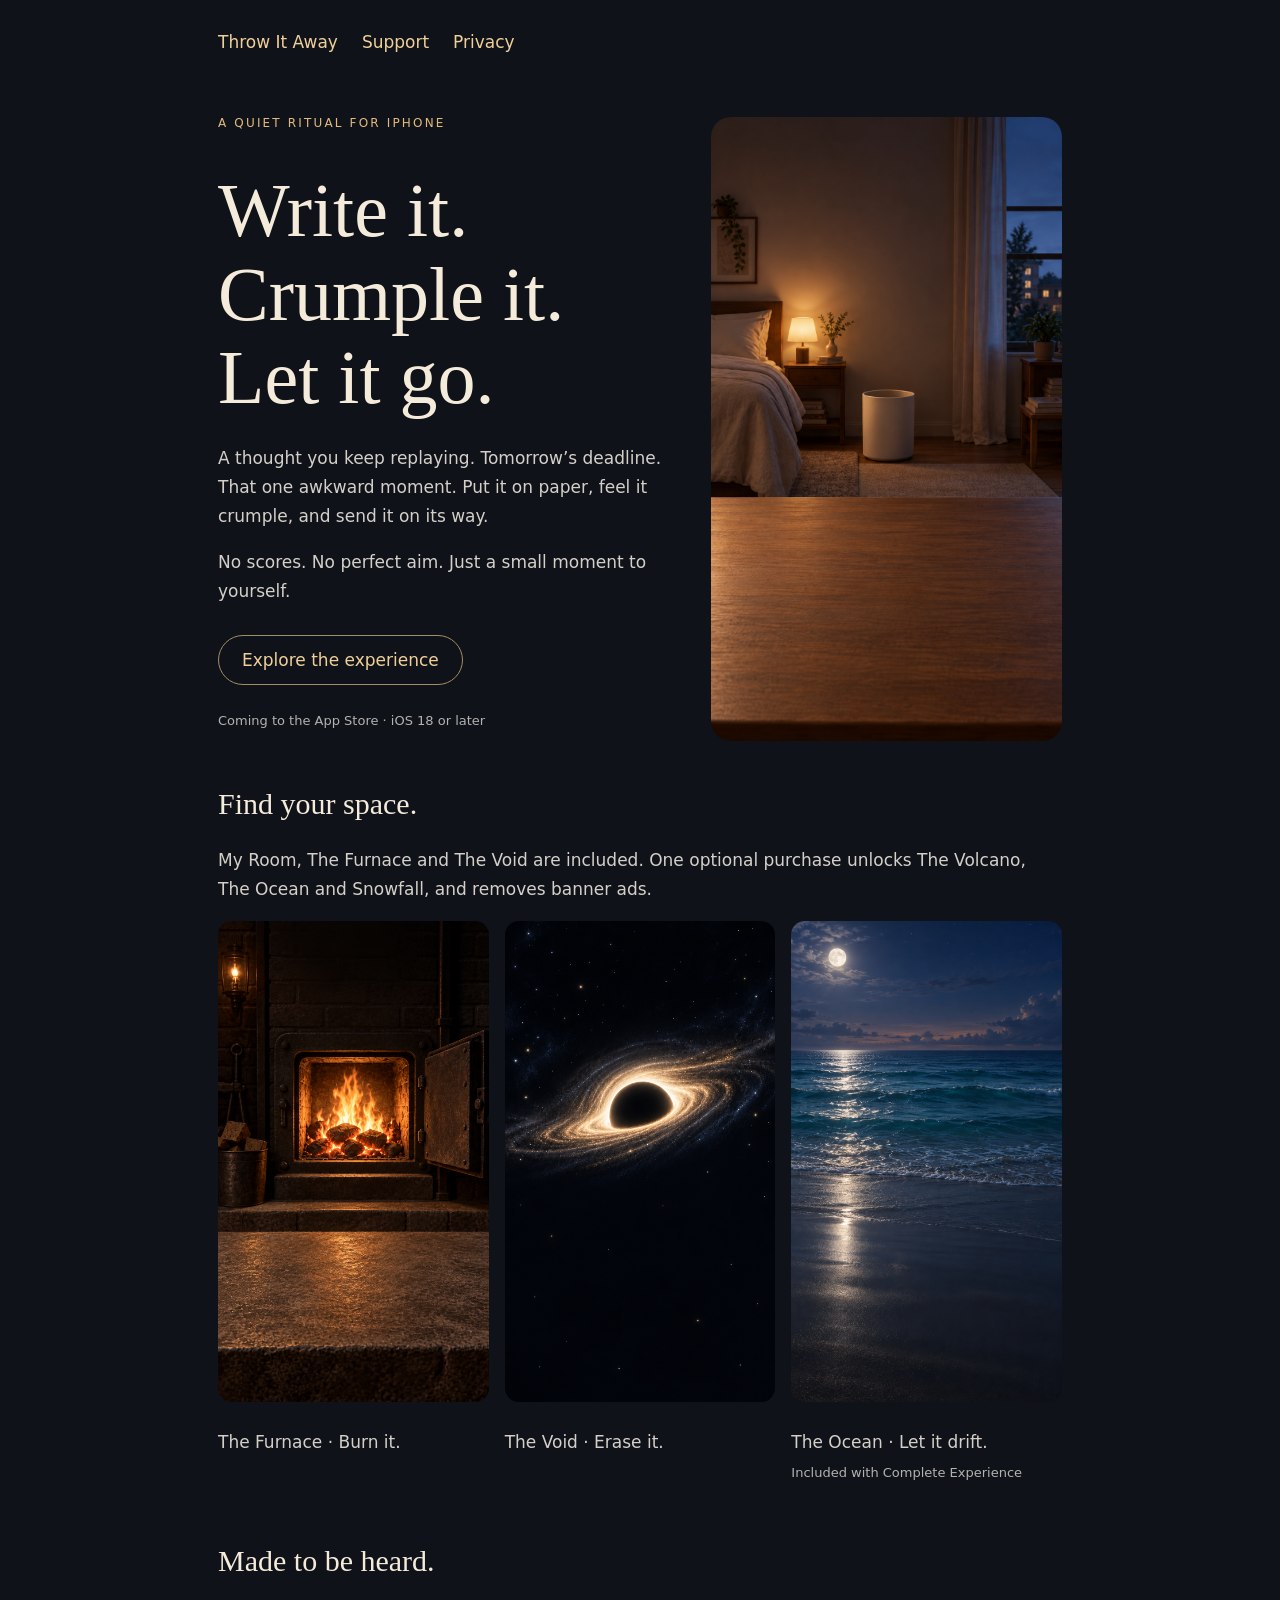
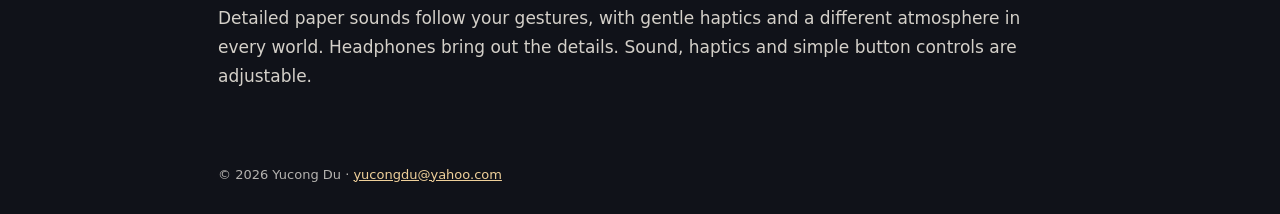
==== index.html @ df150865 "Publish Throw It Away support, privacy and advertising verification" ====
<!doctype html><html lang="en"><head><meta charset="utf-8"><meta name="viewport" content="width=device-width, initial-scale=1"><meta name="description" content="Throw It Away for iPhone. Write a thought, crumple the paper, and let it go."><title>A little space to let go — Throw It Away</title><link rel="stylesheet" href="style.css"></head><body><header><nav aria-label="Main"><a href="index.html">Throw It Away</a><a href="support.html">Support</a><a href="privacy.html">Privacy</a></nav></header><main><section class="hero"><div><div class="eyebrow">A quiet ritual for iPhone</div><h1>Write it.<br>Crumple it.<br>Let it go.</h1><p>A thought you keep replaying. Tomorrow’s deadline. That one awkward moment. Put it on paper, feel it crumple, and send it on its way.</p><p>No scores. No perfect aim. Just a small moment to yourself.</p><a class="button" href="support.html">Explore the experience</a><p class="small">Coming to the App Store · iOS 18 or later</p></div><img src="room.png" alt="Warm bedroom setting in Throw It Away"></section><h2>Find your space.</h2><p>My Room, The Furnace and The Void are included. One optional purchase unlocks The Volcano, The Ocean and Snowfall, and removes banner ads.</p><div class="cards"><div><img src="furnace.png" alt="Warm glowing furnace"><p>The Furnace · Burn it.</p></div><div><img src="void.png" alt="Golden black hole in a star-filled sky"><p>The Void · Erase it.</p></div><div><img src="ocean.png" alt="Ocean at sunset"><p>The Ocean · Let it drift.<br><span class="small">Included with Complete Experience</span></p></div></div><h2>Made to be heard.</h2><p>Detailed paper sounds follow your gestures, with gentle haptics and a different atmosphere in every world. Headphones bring out the details. Sound, haptics and simple button controls are adjustable.</p></main><footer>© 2026 Yucong Du · <a href="mailto:yucongdu@yahoo.com">yucongdu@yahoo.com</a></footer></body></html>
---- style.css ----
*{box-sizing:border-box}body{margin:0;background:#101219;color:#f5ebdb;font:17px/1.7 system-ui,-apple-system,sans-serif}a{color:#efd09a}header,main,footer{max-width:900px;margin:auto;padding:28px}nav{display:flex;gap:24px;flex-wrap:wrap}nav a{text-decoration:none}h1{font:normal clamp(42px,7vw,76px)/1.1 Georgia,serif;margin:36px 0 24px}h2{font:normal 30px/1.2 Georgia,serif;margin-top:40px}p{color:#d4d0c9}.eyebrow{letter-spacing:.18em;text-transform:uppercase;font-size:12px;color:#e1bb7e}.hero{display:grid;grid-template-columns:1.3fr 1fr;gap:36px;align-items:center}.hero img{width:100%;border-radius:20px}.cards{display:grid;grid-template-columns:repeat(3,1fr);gap:16px}.cards img{width:100%;aspect-ratio:9/16;object-fit:cover;border-radius:14px}.small,footer{font-size:13px;color:#b4b2af}article{max-width:760px}.button{display:inline-block;border:1px solid #a68d65;border-radius:99px;padding:10px 23px;text-decoration:none;margin:12px 0}summary{cursor:pointer;padding:15px 0}details{border-bottom:1px solid #34353a}@media(max-width:600px){.hero{grid-template-columns:1fr}.hero img{max-height:480px;object-fit:cover}.cards{grid-template-columns:1fr 1fr}header,main,footer{padding:22px}}
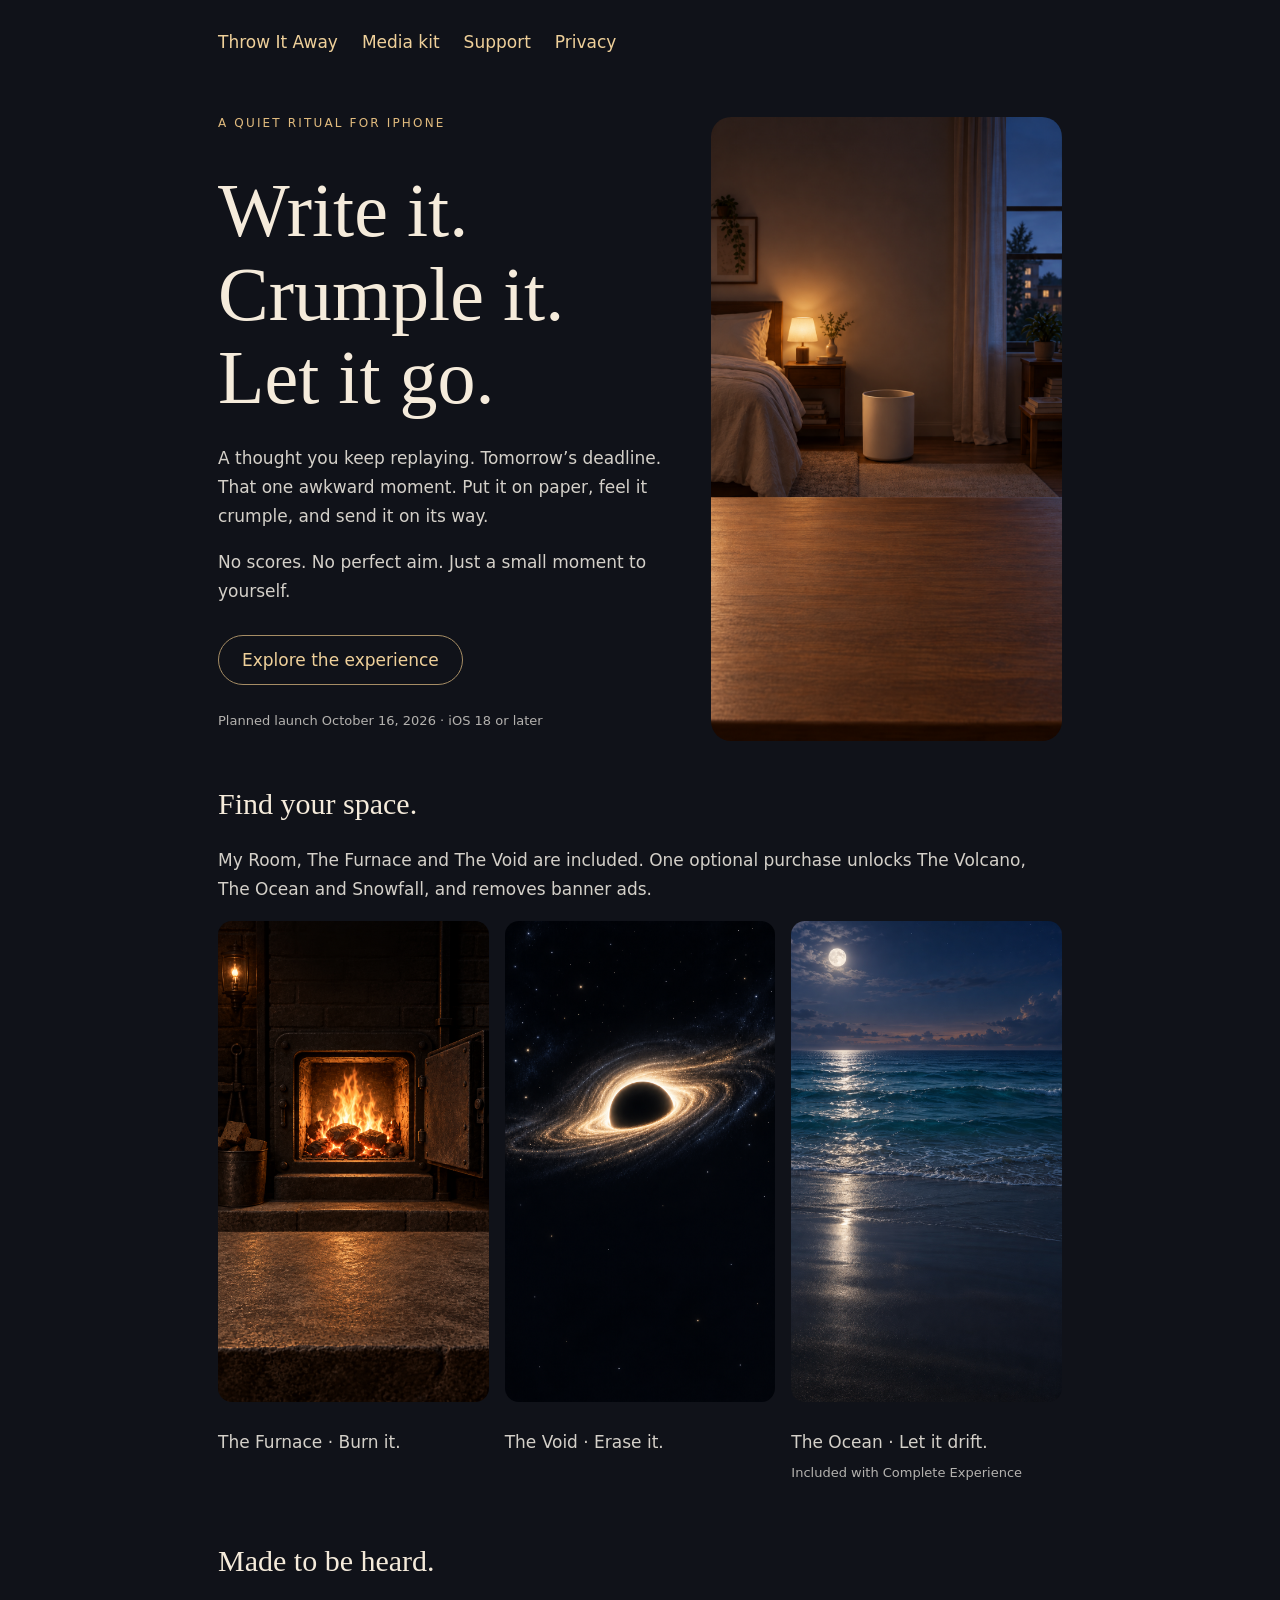
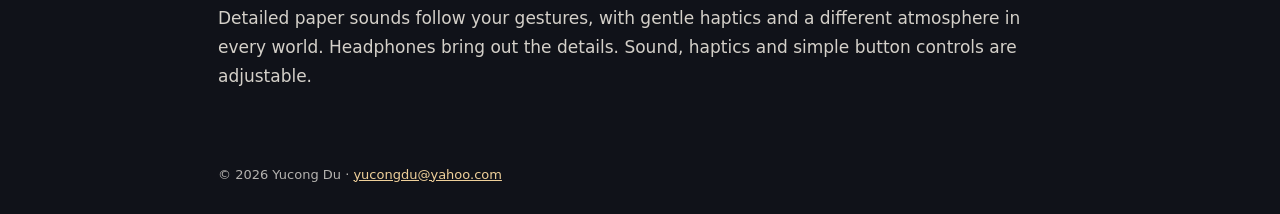
==== commit ceba8f1e: "Add public launch media kit with native preview and screenshots" ====
--- a/index.html
+++ b/index.html
@@ -1 +1 @@
-<!doctype html><html lang="en"><head><meta charset="utf-8"><meta name="viewport" content="width=device-width, initial-scale=1"><meta name="description" content="Throw It Away for iPhone. Write a thought, crumple the paper, and let it go."><title>A little space to let go — Throw It Away</title><link rel="stylesheet" href="style.css"></head><body><header><nav aria-label="Main"><a href="index.html">Throw It Away</a><a href="support.html">Support</a><a href="privacy.html">Privacy</a></nav></header><main><section class="hero"><div><div class="eyebrow">A quiet ritual for iPhone</div><h1>Write it.<br>Crumple it.<br>Let it go.</h1><p>A thought you keep replaying. Tomorrow’s deadline. That one awkward moment. Put it on paper, feel it crumple, and send it on its way.</p><p>No scores. No perfect aim. Just a small moment to yourself.</p><a class="button" href="support.html">Explore the experience</a><p class="small">Coming to the App Store · iOS 18 or later</p></div><img src="room.png" alt="Warm bedroom setting in Throw It Away"></section><h2>Find your space.</h2><p>My Room, The Furnace and The Void are included. One optional purchase unlocks The Volcano, The Ocean and Snowfall, and removes banner ads.</p><div class="cards"><div><img src="furnace.png" alt="Warm glowing furnace"><p>The Furnace · Burn it.</p></div><div><img src="void.png" alt="Golden black hole in a star-filled sky"><p>The Void · Erase it.</p></div><div><img src="ocean.png" alt="Ocean at sunset"><p>The Ocean · Let it drift.<br><span class="small">Included with Complete Experience</span></p></div></div><h2>Made to be heard.</h2><p>Detailed paper sounds follow your gestures, with gentle haptics and a different atmosphere in every world. Headphones bring out the details. Sound, haptics and simple button controls are adjustable.</p></main><footer>© 2026 Yucong Du · <a href="mailto:yucongdu@yahoo.com">yucongdu@yahoo.com</a></footer></body></html>+<!doctype html><html lang="en"><head><meta charset="utf-8"><meta name="viewport" content="width=device-width, initial-scale=1"><meta name="description" content="Throw It Away for iPhone. Write a thought, crumple the paper, and let it go."><title>A little space to let go — Throw It Away</title><link rel="stylesheet" href="style.css"></head><body><header><nav aria-label="Main"><a href="index.html">Throw It Away</a><a href="media.html">Media kit</a><a href="support.html">Support</a><a href="privacy.html">Privacy</a></nav></header><main><section class="hero"><div><div class="eyebrow">A quiet ritual for iPhone</div><h1>Write it.<br>Crumple it.<br>Let it go.</h1><p>A thought you keep replaying. Tomorrow’s deadline. That one awkward moment. Put it on paper, feel it crumple, and send it on its way.</p><p>No scores. No perfect aim. Just a small moment to yourself.</p><a class="button" href="support.html">Explore the experience</a><p class="small">Planned launch October 16, 2026 · iOS 18 or later</p></div><img src="room.png" alt="Warm bedroom setting in Throw It Away"></section><h2>Find your space.</h2><p>My Room, The Furnace and The Void are included. One optional purchase unlocks The Volcano, The Ocean and Snowfall, and removes banner ads.</p><div class="cards"><div><img src="furnace.png" alt="Warm glowing furnace"><p>The Furnace · Burn it.</p></div><div><img src="void.png" alt="Golden black hole in a star-filled sky"><p>The Void · Erase it.</p></div><div><img src="ocean.png" alt="Ocean at sunset"><p>The Ocean · Let it drift.<br><span class="small">Included with Complete Experience</span></p></div></div><h2>Made to be heard.</h2><p>Detailed paper sounds follow your gestures, with gentle haptics and a different atmosphere in every world. Headphones bring out the details. Sound, haptics and simple button controls are adjustable.</p></main><footer>© 2026 Yucong Du · <a href="mailto:yucongdu@yahoo.com">yucongdu@yahoo.com</a></footer></body></html>
